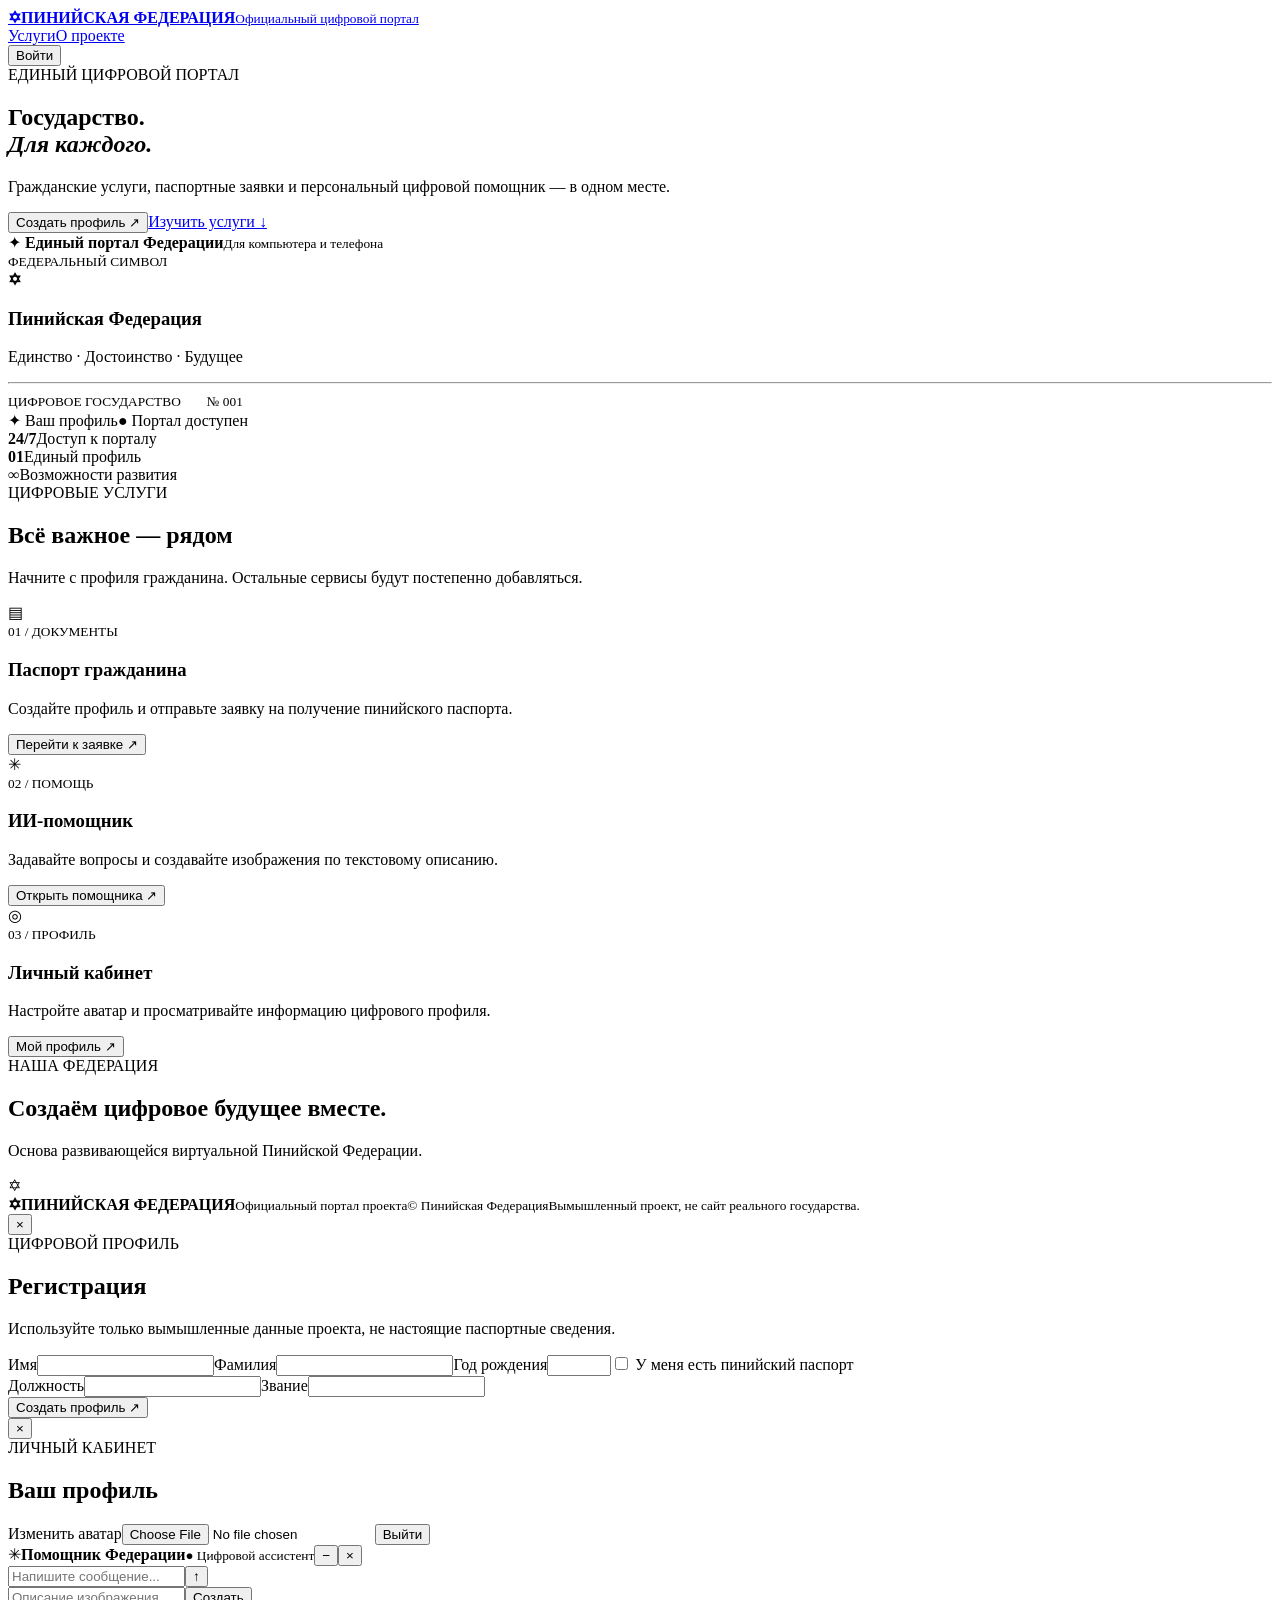
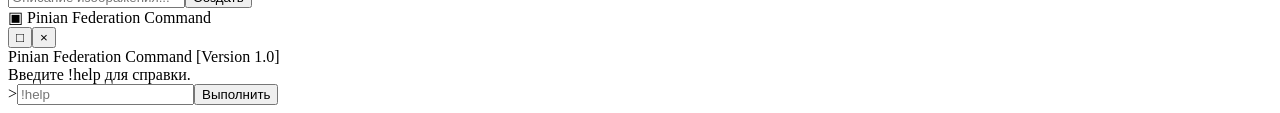
==== static/index.html @ a10c69ec "Add responsive federation portal page" ====
<!doctype html>
<html lang="ru"><head><meta charset="utf-8"><meta name="viewport" content="width=device-width,initial-scale=1,viewport-fit=cover"><meta name="theme-color" content="#111a30"><title>Пинийская Федерация — официальный портал</title><link rel="stylesheet" href="/static/style.css"></head><body>
<header class="top"><a class="brand" href="#"><span class="flag"><i></i><i></i><i></i><b>✡</b></span><span><strong>ПИНИЙСКАЯ ФЕДЕРАЦИЯ</strong><small>Официальный цифровой портал</small></span></a><nav><a href="#services">Услуги</a><a href="#about">О проекте</a></nav><button id="accountBtn" class="outline">Войти</button></header>
<main><section class="hero"><div><div class="eyebrow"><span></span> ЕДИНЫЙ ЦИФРОВОЙ ПОРТАЛ</div><h1>Государство.<br><em>Для каждого.</em></h1><p>Гражданские услуги, паспортные заявки и персональный цифровой помощник — в одном месте.</p><div class="actions"><button class="primary" id="registerBtn">Создать профиль ↗</button><a href="#services">Изучить услуги ↓</a></div><div class="trust">✦ <span><b>Единый портал Федерации</b><small>Для компьютера и телефона</small></span></div></div><div class="art"><div class="orbit"></div><div class="flag-card"><small>ФЕДЕРАЛЬНЫЙ СИМВОЛ</small><div class="bigflag"><i></i><i></i><i></i><b>✡</b></div><h3>Пинийская Федерация</h3><p>Единство · Достоинство · Будущее</p><hr><small>ЦИФРОВОЕ ГОСУДАРСТВО　　№ 001</small></div><span class="float f1">✦ Ваш профиль</span><span class="float f2">● Портал доступен</span></div></section>
<section class="stats"><div><b>24/7</b><span>Доступ к порталу</span></div><div><b>01</b><span>Единый профиль</span></div><div><b>∞</b><span>Возможности развития</span></div></section>
<section id="services" class="section"><div class="eyebrow">ЦИФРОВЫЕ УСЛУГИ</div><h2>Всё важное — рядом</h2><p class="intro">Начните с профиля гражданина. Остальные сервисы будут постепенно добавляться.</p><div class="cards"><article><div class="ico">▤</div><small>01 / ДОКУМЕНТЫ</small><h3>Паспорт гражданина</h3><p>Создайте профиль и отправьте заявку на получение пинийского паспорта.</p><button class="textbtn" data-register>Перейти к заявке ↗</button></article><article><div class="ico">✳</div><small>02 / ПОМОЩЬ</small><h3>ИИ-помощник</h3><p>Задавайте вопросы и создавайте изображения по текстовому описанию.</p><button class="textbtn" id="assistantBtn">Открыть помощника ↗</button></article><article><div class="ico">◎</div><small>03 / ПРОФИЛЬ</small><h3>Личный кабинет</h3><p>Настройте аватар и просматривайте информацию цифрового профиля.</p><button class="textbtn" id="profileBtn">Мой профиль ↗</button></article></div></section>
<section id="about" class="banner"><div><div class="eyebrow">НАША ФЕДЕРАЦИЯ</div><h2>Создаём цифровое будущее вместе.</h2><p>Основа развивающейся виртуальной Пинийской Федерации.</p></div><span>✡</span></section></main>
<footer><span class="brand"><span class="flag"><i></i><i></i><i></i><b>✡</b></span><span><strong>ПИНИЙСКАЯ ФЕДЕРАЦИЯ</strong><small>Официальный портал проекта</small></span></span><small>© <span id="year"></span> Пинийская Федерация</small><small>Вымышленный проект, не сайт реального государства.</small></footer>
<div id="authModal" class="modal hidden"><div class="panel"><button class="close" data-close>×</button><div class="eyebrow">ЦИФРОВОЙ ПРОФИЛЬ</div><h2>Регистрация</h2><p class="muted">Используйте только вымышленные данные проекта, не настоящие паспортные сведения.</p><form id="registerForm"><label>Имя<input name="first_name" required maxlength="60"></label><label>Фамилия<input name="last_name" required maxlength="60"></label><label>Год рождения<input name="birth_year" type="number" min="1900" max="2026" required></label><label class="check"><input id="hasPassport" type="checkbox"> У меня есть пинийский паспорт</label><div id="passportFields" class="hidden"><label>Должность<input name="position" maxlength="100"></label><label>Звание<input name="rank" maxlength="100"></label></div><button class="primary full">Создать профиль ↗</button><div id="authError" class="error"></div></form></div></div>
<div id="profileModal" class="modal hidden"><div class="panel"><button class="close" data-close>×</button><div class="eyebrow">ЛИЧНЫЙ КАБИНЕТ</div><h2>Ваш профиль</h2><div id="profileContent"></div><label class="upload">Изменить аватар<input id="avatarInput" type="file" accept="image/png,image/jpeg,image/webp,image/gif"></label><button id="logoutBtn" class="outline full">Выйти</button></div></div>
<div id="assistant" class="assistant hidden"><div class="chathead"><span class="boticon">✳</span><span><b>Помощник Федерации</b><small>● Цифровой ассистент</small></span><button id="minChat">−</button><button id="closeChat">×</button></div><div id="chatMessages" class="messages"></div><form id="chatForm" class="chatform"><input id="chatInput" placeholder="Напишите сообщение..." maxlength="4000" required><button>↑</button></form><div class="image-tools"><input id="imagePrompt" placeholder="Описание изображения..."><button id="generateImage">Создать</button></div></div>
<div id="commandWindow" class="cmd hidden"><div class="cmdtitle"><span>▣ Pinian Federation Command</span><div><button id="cmdMax">□</button><button id="cmdClose">×</button></div></div><div id="cmdOutput" class="cmdoutput">Pinian Federation Command [Version 1.0]<br>Введите !help для справки.</div><form id="cmdForm" class="cmdform"><span>&gt;</span><input id="cmdInput" autocomplete="off" placeholder="!help"><button>Выполнить</button></form><div class="resize"></div></div><div id="toast" class="toast hidden"></div><script src="/static/app.js"></script></body></html>
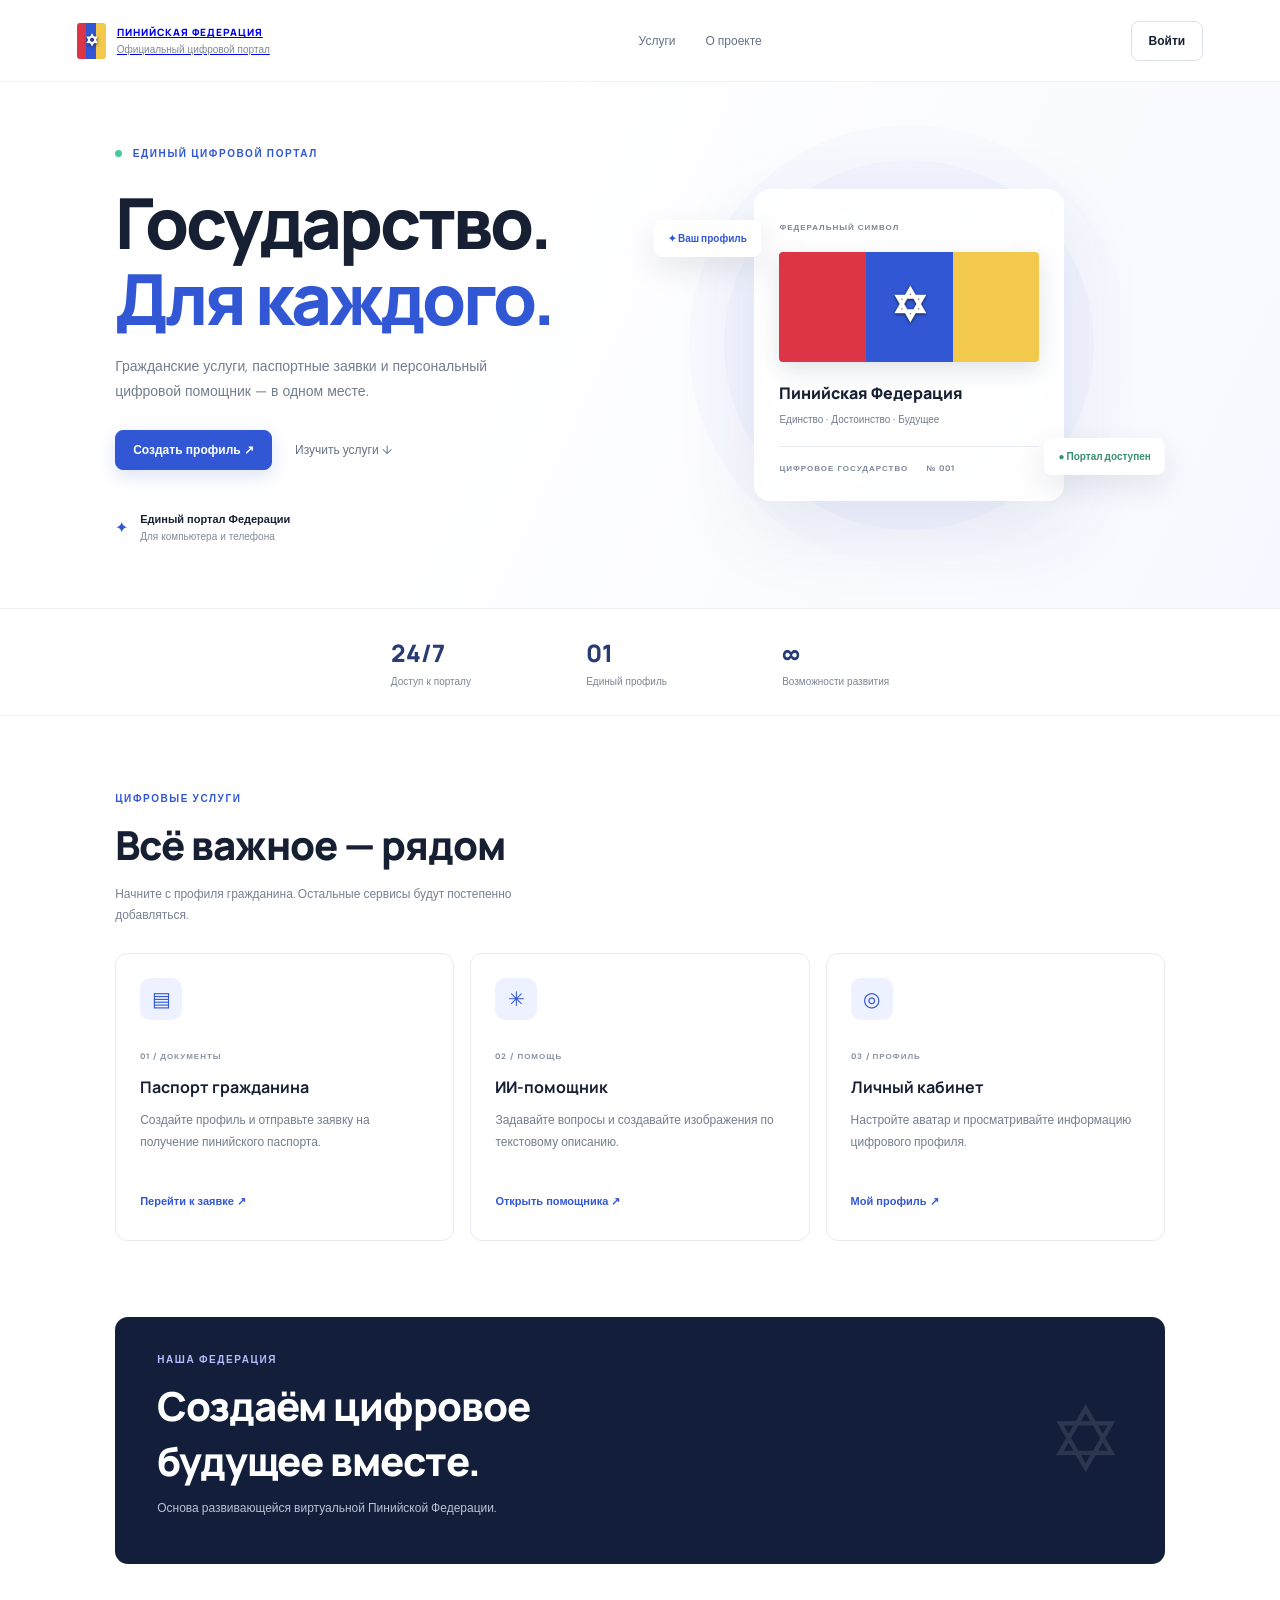
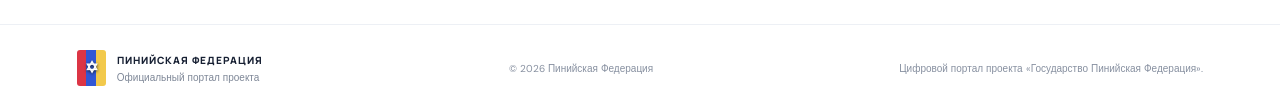
==== commit 9ccae27f: "Add authenticated portal directory and project wording" ====
--- a/static/index.html
+++ b/static/index.html
@@ -1,11 +1,12 @@
 <!doctype html>
-<html lang="ru"><head><meta charset="utf-8"><meta name="viewport" content="width=device-width,initial-scale=1,viewport-fit=cover"><meta name="theme-color" content="#111a30"><title>Пинийская Федерация — официальный портал</title><link rel="stylesheet" href="/static/style.css"></head><body>
+<html lang="ru"><head><meta charset="utf-8"><meta name="viewport" content="width=device-width,initial-scale=1,viewport-fit=cover"><meta name="theme-color" content="#111a30"><title>Пинийская Федерация — официальный портал</title><link rel="stylesheet" href="/static/style.css"><link rel="icon" href="/static/favicon.svg" type="image/svg+xml"></head><body>
 <header class="top"><a class="brand" href="#"><span class="flag"><i></i><i></i><i></i><b>✡</b></span><span><strong>ПИНИЙСКАЯ ФЕДЕРАЦИЯ</strong><small>Официальный цифровой портал</small></span></a><nav><a href="#services">Услуги</a><a href="#about">О проекте</a></nav><button id="accountBtn" class="outline">Войти</button></header>
 <main><section class="hero"><div><div class="eyebrow"><span></span> ЕДИНЫЙ ЦИФРОВОЙ ПОРТАЛ</div><h1>Государство.<br><em>Для каждого.</em></h1><p>Гражданские услуги, паспортные заявки и персональный цифровой помощник — в одном месте.</p><div class="actions"><button class="primary" id="registerBtn">Создать профиль ↗</button><a href="#services">Изучить услуги ↓</a></div><div class="trust">✦ <span><b>Единый портал Федерации</b><small>Для компьютера и телефона</small></span></div></div><div class="art"><div class="orbit"></div><div class="flag-card"><small>ФЕДЕРАЛЬНЫЙ СИМВОЛ</small><div class="bigflag"><i></i><i></i><i></i><b>✡</b></div><h3>Пинийская Федерация</h3><p>Единство · Достоинство · Будущее</p><hr><small>ЦИФРОВОЕ ГОСУДАРСТВО　　№ 001</small></div><span class="float f1">✦ Ваш профиль</span><span class="float f2">● Портал доступен</span></div></section>
 <section class="stats"><div><b>24/7</b><span>Доступ к порталу</span></div><div><b>01</b><span>Единый профиль</span></div><div><b>∞</b><span>Возможности развития</span></div></section>
 <section id="services" class="section"><div class="eyebrow">ЦИФРОВЫЕ УСЛУГИ</div><h2>Всё важное — рядом</h2><p class="intro">Начните с профиля гражданина. Остальные сервисы будут постепенно добавляться.</p><div class="cards"><article><div class="ico">▤</div><small>01 / ДОКУМЕНТЫ</small><h3>Паспорт гражданина</h3><p>Создайте профиль и отправьте заявку на получение пинийского паспорта.</p><button class="textbtn" data-register>Перейти к заявке ↗</button></article><article><div class="ico">✳</div><small>02 / ПОМОЩЬ</small><h3>ИИ-помощник</h3><p>Задавайте вопросы и создавайте изображения по текстовому описанию.</p><button class="textbtn" id="assistantBtn">Открыть помощника ↗</button></article><article><div class="ico">◎</div><small>03 / ПРОФИЛЬ</small><h3>Личный кабинет</h3><p>Настройте аватар и просматривайте информацию цифрового профиля.</p><button class="textbtn" id="profileBtn">Мой профиль ↗</button></article></div></section>
+<section id="portalDirectory" class="section directory hidden"><div class="eyebrow">ДОСТУПНЫЕ ПОРТАЛЫ</div><h2>Ваше цифровое пространство</h2><p class="intro">Сервисы и сайты Федерации, доступные из вашего профиля.</p><div class="cards"><article><div class="ico">⌕</div><small>01 / БРАУЗЕР</small><h3>Pin Browser</h3><p>Открывайте Google и внутренние сайты в доменной зоне .pin.</p><a class="textbtn" href="/browser">Открыть Pin Browser ↗</a></article><article><div class="ico">✳</div><small>02 / ПОМОЩНИК</small><h3>ИИ-помощник</h3><p>Продолжайте диалог с цифровым помощником портала.</p><button class="textbtn" id="directoryAssistantBtn">Открыть помощника ↗</button></article><article><div class="ico">◎</div><small>03 / ПРОФИЛЬ</small><h3>Личный кабинет</h3><p>Управляйте своим профилем и аватаром.</p><button class="textbtn" id="directoryProfileBtn">Открыть профиль ↗</button></article></div></section>
 <section id="about" class="banner"><div><div class="eyebrow">НАША ФЕДЕРАЦИЯ</div><h2>Создаём цифровое будущее вместе.</h2><p>Основа развивающейся виртуальной Пинийской Федерации.</p></div><span>✡</span></section></main>
-<footer><span class="brand"><span class="flag"><i></i><i></i><i></i><b>✡</b></span><span><strong>ПИНИЙСКАЯ ФЕДЕРАЦИЯ</strong><small>Официальный портал проекта</small></span></span><small>© <span id="year"></span> Пинийская Федерация</small><small>Вымышленный проект, не сайт реального государства.</small></footer>
+<footer><span class="brand"><span class="flag"><i></i><i></i><i></i><b>✡</b></span><span><strong>ПИНИЙСКАЯ ФЕДЕРАЦИЯ</strong><small>Официальный портал проекта</small></span></span><small>© <span id="year"></span> Пинийская Федерация</small><small>Цифровой портал проекта «Государство Пинийская Федерация».</small></footer>
 <div id="authModal" class="modal hidden"><div class="panel"><button class="close" data-close>×</button><div class="eyebrow">ЦИФРОВОЙ ПРОФИЛЬ</div><h2>Регистрация</h2><p class="muted">Используйте только вымышленные данные проекта, не настоящие паспортные сведения.</p><form id="registerForm"><label>Имя<input name="first_name" required maxlength="60"></label><label>Фамилия<input name="last_name" required maxlength="60"></label><label>Год рождения<input name="birth_year" type="number" min="1900" max="2026" required></label><label class="check"><input id="hasPassport" type="checkbox"> У меня есть пинийский паспорт</label><div id="passportFields" class="hidden"><label>Должность<input name="position" maxlength="100"></label><label>Звание<input name="rank" maxlength="100"></label></div><button class="primary full">Создать профиль ↗</button><div id="authError" class="error"></div></form></div></div>
 <div id="profileModal" class="modal hidden"><div class="panel"><button class="close" data-close>×</button><div class="eyebrow">ЛИЧНЫЙ КАБИНЕТ</div><h2>Ваш профиль</h2><div id="profileContent"></div><label class="upload">Изменить аватар<input id="avatarInput" type="file" accept="image/png,image/jpeg,image/webp,image/gif"></label><button id="logoutBtn" class="outline full">Выйти</button></div></div>
 <div id="assistant" class="assistant hidden"><div class="chathead"><span class="boticon">✳</span><span><b>Помощник Федерации</b><small>● Цифровой ассистент</small></span><button id="minChat">−</button><button id="closeChat">×</button></div><div id="chatMessages" class="messages"></div><form id="chatForm" class="chatform"><input id="chatInput" placeholder="Напишите сообщение..." maxlength="4000" required><button>↑</button></form><div class="image-tools"><input id="imagePrompt" placeholder="Описание изображения..."><button id="generateImage">Создать</button></div></div>
--- a/static/style.css
+++ b/static/style.css
@@ -0,0 +1,3 @@
+@import url('https://fonts.googleapis.com/css2?family=DM+Sans:wght@400;500;600;700&family=Manrope:wght@400;500;600;700;800&display=swap');
+:root{--ink:#172033;--muted:#707a8d;--blue:#3157d5;--line:#e7eaf1}*{box-sizing:border-box}html{scroll-behavior:smooth}body{margin:0;color:var(--ink);font-family:'DM Sans',sans-serif}.top{height:82px;padding:0 clamp(18px,6vw,90px);display:flex;align-items:center;justify-content:space-between;border-bottom:1px solid #edf0f5}.brand{display:flex;align-items:center;gap:11px}.brand strong,.brand small{display:block}.brand strong{font:800 10px Manrope;letter-spacing:1px}.brand small{font-size:10px;color:#7e8797;margin-top:4px}.flag{height:36px;width:29px;display:flex;position:relative;overflow:hidden;border-radius:3px}.flag i,.bigflag i{width:33.333%;height:100%}.flag i:first-child,.bigflag i:first-child{background:#dc3545}.flag i:nth-child(2),.bigflag i:nth-child(2){background:#3157d5}.flag i:nth-child(3),.bigflag i:nth-child(3){background:#f2c94c}.flag b,.bigflag b{position:absolute;left:50%;top:50%;transform:translate(-50%,-52%);color:white;text-shadow:0 1px 3px #172033;font-size:16px}.top nav{display:flex;gap:30px;font-size:12px;color:#667084}.top nav a, .actions a{color:inherit;text-decoration:none}.outline,.primary{border-radius:8px;padding:12px 17px;font-size:12px;font-weight:700;cursor:pointer}.outline{border:1px solid #dce1eb;background:white;color:var(--ink)}.primary{background:var(--blue);color:white;border:1px solid var(--blue);box-shadow:0 6px 18px #3157d52a}.hero{padding:65px clamp(22px,9vw,135px);display:grid;grid-template-columns:1fr 1fr;gap:28px;align-items:center;background:linear-gradient(115deg,#fff 35%,#f6f8ff);min-height:515px}.eyebrow{font-size:10px;font-weight:800;letter-spacing:1.6px;color:var(--blue)}.eyebrow span{display:inline-block;width:7px;height:7px;background:#48c89c;border-radius:50%;margin-right:7px}h1{font:800 clamp(44px,5.5vw,72px)/1.08 Manrope;letter-spacing:-3px;margin:24px 0 18px}h1 em{font-style:normal;color:var(--blue)}.hero p{font-size:14px;line-height:1.8;color:#737d8e;max-width:430px}.actions{display:flex;align-items:center;gap:23px;margin-top:26px}.actions a{font-size:12px;color:#687286}.trust{display:flex;align-items:center;gap:12px;margin-top:42px;color:var(--blue)}.trust b,.trust small{display:block}.trust b{font-size:11px;color:var(--ink)}.trust small{font-size:10px;color:#818b9b;margin-top:4px}.art{height:340px;display:grid;place-items:center;position:relative}.orbit{position:absolute;width:300px;height:300px;border:1px solid #dce3ff;border-radius:50%;box-shadow:0 0 0 35px #f2f4ff,0 0 0 70px #f8f9ff}.flag-card{z-index:1;width:min(310px,85%);padding:24px;background:#ffffffdf;border:1px solid white;border-radius:16px;box-shadow:0 25px 80px #24396d1a;backdrop-filter:blur(12px)}.flag-card small{font-size:8px;letter-spacing:1px;color:#7c8798;font-weight:700}.bigflag{height:110px;display:flex;position:relative;margin:17px 0 20px;border-radius:4px;overflow:hidden;box-shadow:0 8px 22px #18294a20}.bigflag b{font-size:44px}.flag-card h3{font:800 16px Manrope;margin:0 0 7px}.flag-card p{font-size:10px;margin:0 0 17px}.flag-card hr{border:0;border-top:1px solid #e8ebf1}.float{position:absolute;z-index:2;padding:12px 14px;border-radius:8px;background:white;box-shadow:0 12px 30px #17203318;font-size:10px;font-weight:700}.f1{left:0;top:45px;color:var(--blue)}.f2{right:0;bottom:40px;color:#398f71}.stats{display:flex;justify-content:center;gap:clamp(35px,9vw,140px);padding:27px 15px;border-block:1px solid #edf0f5}.stats div{display:flex;flex-direction:column;gap:6px}.stats b{font:800 24px Manrope;color:#273b74}.stats span{font-size:10px;color:#7c8595}.section{padding:76px clamp(22px,9vw,135px)}h2{font:800 clamp(28px,3.4vw,40px) Manrope;letter-spacing:-1px;margin:12px 0}.intro{max-width:440px;font-size:12px;line-height:1.7;color:#778193;margin-bottom:28px}.cards{display:grid;grid-template-columns:repeat(3,1fr);gap:16px}.cards article{padding:24px;border:1px solid var(--line);border-radius:12px;transition:.2s}.cards article:hover{transform:translateY(-3px);box-shadow:0 15px 35px #1c2c5210}.ico{height:42px;width:42px;border-radius:10px;background:#eef1ff;color:var(--blue);display:grid;place-items:center;font-size:20px;margin-bottom:23px}.cards article>small{font-size:8px;font-weight:800;letter-spacing:1px;color:#8992a2}.cards h3{font:700 16px Manrope;margin:12px 0}.cards p{font-size:12px;line-height:1.8;color:#737e8e;min-height:65px}.textbtn{border:0;background:none;padding:8px 0;color:var(--blue);font-size:11px;font-weight:800;cursor:pointer}.banner{margin:0 clamp(20px,9vw,135px) 60px;padding:36px 42px;background:#131f3a;color:white;border-radius:13px;display:flex;align-items:center;justify-content:space-between}.banner .eyebrow{color:#b0beff}.banner h2{max-width:500px}.banner p{font-size:12px;color:#bac3d5}.banner>span{font-size:90px;color:#ffffff1c}footer{padding:25px clamp(18px,6vw,90px);border-top:1px solid #edf0f5;display:flex;justify-content:space-between;align-items:center;gap:18px}footer>small{font-size:10px;color:#8790a0}.modal{position:fixed;inset:0;z-index:20;background:#101a30aa;backdrop-filter:blur(5px);display:grid;place-items:center;padding:15px;overflow:auto}.hidden{display:none!important}.panel{width:min(450px,100%);max-height:94dvh;overflow:auto;position:relative;background:white;border-radius:15px;padding:30px;box-shadow:0 30px 90px #0003}.panel h2{font-size:26px}.close{position:absolute;right:15px;top:10px;border:0;background:none;font-size:25px;color:#697386;cursor:pointer}.muted{font-size:11px;line-height:1.7;color:#788294}.panel form>label{display:block;font-size:11px;font-weight:700;margin:13px 0}.panel input:not([type=checkbox]):not([type=file]){display:block;width:100%;padding:12px;margin-top:6px;border:1px solid #dfe4ed;border-radius:7px;outline:none}.panel input:focus{border-color:#8297ee}.check{display:flex!important;align-items:center;gap:8px}.check input{accent-color:var(--blue)}.full{width:100%;margin-top:10px}.error{color:#c93643;font-size:11px;margin-top:10px}.upload{display:block;padding:14px;border:1px dashed #cdd4e2;text-align:center;border-radius:8px;font-size:12px;cursor:pointer}.upload input{display:block;max-width:100%;margin:12px auto 0}.assistant{position:fixed;z-index:15;right:20px;bottom:18px;width:min(370px,calc(100vw - 24px));height:min(540px,calc(100dvh - 35px));background:white;border:1px solid #e5e9f1;border-radius:14px;box-shadow:0 20px 70px #17233c25;display:flex;flex-direction:column;overflow:hidden}.chathead{display:flex;align-items:center;gap:10px;padding:12px;border-bottom:1px solid #edf0f5}.boticon{height:34px;width:34px;display:grid;place-items:center;background:#edf1ff;color:var(--blue);border-radius:9px}.chathead b,.chathead small{display:block;font-size:11px}.chathead small{font-size:9px;color:#7b8595;margin-top:4px}.chathead button{border:0;background:none;font-size:20px;color:#697386;margin-left:auto;cursor:pointer}.chathead button+button{margin-left:0}.messages{flex:1;overflow:auto;padding:14px;display:flex;flex-direction:column;gap:10px}.bubble{max-width:90%;font-size:12px;line-height:1.6;padding:11px 13px;border-radius:11px;white-space:pre-wrap;overflow-wrap:anywhere}.bubble.bot{background:#f0f3fa;align-self:flex-start}.bubble.user{background:var(--blue);color:white;align-self:flex-end}.bubble img{max-width:100%;border-radius:7px}.chatform{display:flex;gap:8px;padding:10px;border-top:1px solid #edf0f5}.chatform input,.image-tools input{flex:1;min-width:0;border:1px solid #e1e5ed;border-radius:8px;padding:11px;font-size:11px;outline:none}.chatform button{width:38px;background:var(--blue);color:white;border:0;border-radius:8px;font-size:18px}.image-tools{display:flex;gap:7px;padding:0 10px 10px}.image-tools button{border:0;border-radius:7px;background:#edf1ff;color:var(--blue);font-size:10px;font-weight:800;padding:0 10px;cursor:pointer}.cmd{position:fixed;z-index:30;top:12%;left:15%;width:70%;height:48%;min-width:270px;min-height:190px;display:flex;flex-direction:column;resize:both;overflow:hidden;background:#090d0b;color:#b8f5c5;border:1px solid #39473c;box-shadow:0 22px 80px #0007;font:12px Consolas,'Courier New',monospace}.cmdtitle{height:32px;flex-shrink:0;background:#202721;color:#e3e8e3;display:flex;align-items:center;justify-content:space-between;padding:0 10px;cursor:move;touch-action:none}.cmdtitle button{background:none;border:0;color:white;padding:4px 9px;font-size:15px;cursor:pointer}.cmdtitle button:hover{background:#465148}.cmdoutput{padding:12px;overflow:auto;flex:1;line-height:1.8;white-space:pre-wrap;overflow-wrap:anywhere}.cmdform{display:flex;align-items:center;gap:8px;padding:9px;border-top:1px solid #27352b}.cmdform input{background:none;border:0;color:#b8f5c5;outline:none;flex:1;min-width:0;font:inherit}.cmdform button{background:#1b2c20;border:1px solid #3c6548;color:#b8f5c5;padding:6px 10px;font:inherit}.cmd.maximized{inset:0!important;width:100%!important;height:100%!important;min-width:0;min-height:0;resize:none}.resize{position:absolute;right:0;bottom:0;width:16px;height:16px;cursor:nwse-resize}.toast{position:fixed;z-index:50;bottom:20px;left:50%;transform:translateX(-50%);background:#172033;color:white;padding:12px 18px;border-radius:8px;font-size:12px;max-width:90vw}
+@media(max-width:760px){.top{height:70px;padding:0 15px}.top nav{display:none}.brand strong{font-size:9px}.hero{grid-template-columns:1fr;padding:45px 23px 30px;text-align:center;gap:5px}.hero .eyebrow,.actions,.trust{justify-content:center}.hero p{margin-inline:auto}.art{height:300px}.orbit{width:240px;height:240px}.flag-card{width:270px;padding:19px}.bigflag{height:92px}.f1{left:0;top:25px}.f2{right:0;bottom:20px}.stats{justify-content:space-around;gap:0;padding:22px 8px}.stats b{font-size:20px}.stats span{max-width:90px;font-size:9px}.section{padding:52px 22px}.cards{grid-template-columns:1fr}.cards p{min-height:0}.banner{margin:0 16px 38px;padding:25px 22px}.banner h2{font-size:25px}.banner>span{font-size:55px}footer{padding:22px;flex-wrap:wrap}footer .brand{width:100%}.assistant{right:12px;bottom:12px;height:min(570px,calc(100dvh - 24px))}.cmd{top:8%;left:3%;width:94%;height:45%;min-width:0}.panel{padding:25px 21px}}@media(prefers-reduced-motion:reduce){*{scroll-behavior:auto!important;transition:none!important}}
